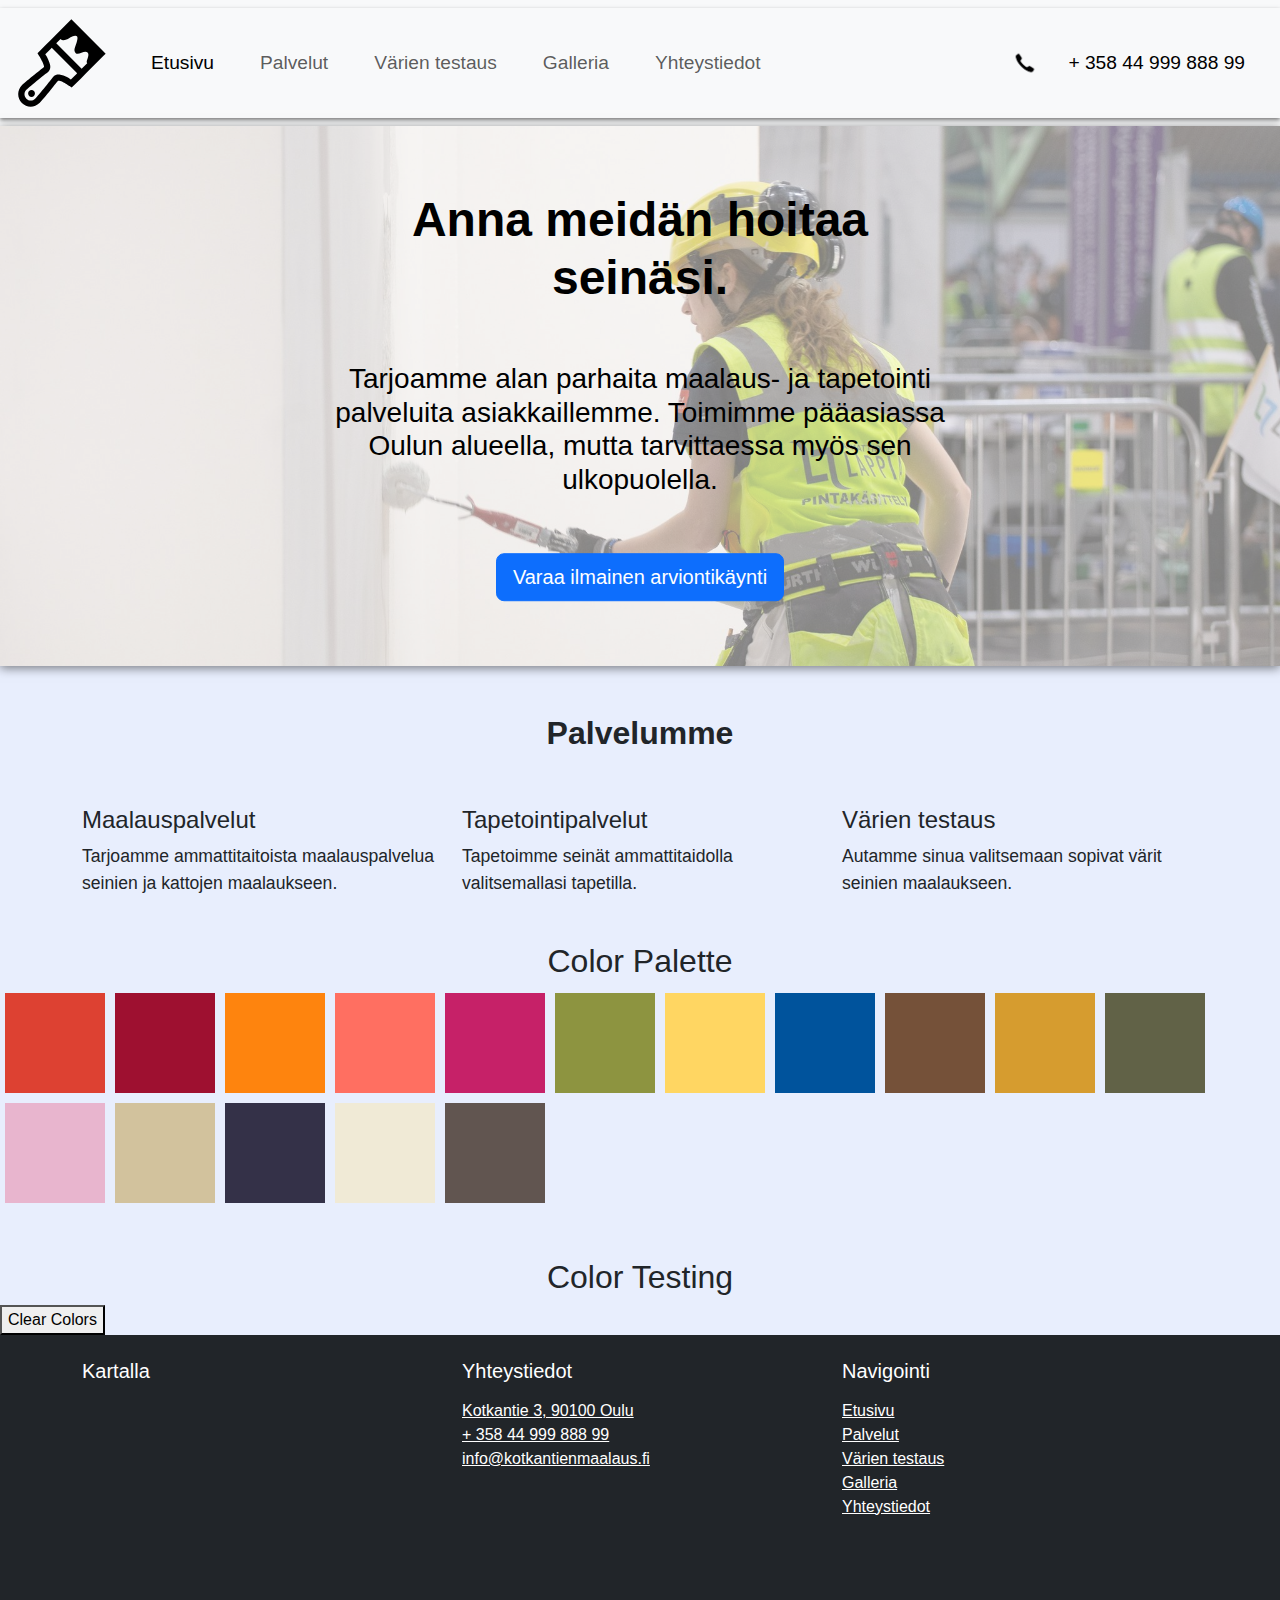
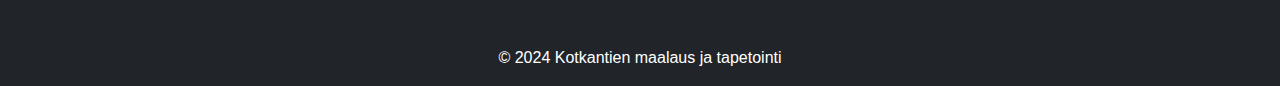
==== index.html @ c8d00e8e "5.6" ====
<!DOCTYPE html>
<html lang="en">
<head>
    <meta charset="UTF-8">
    <meta name="viewport" content="width=device-width, initial-scale=1.0">
    
    <link href="https://cdn.jsdelivr.net/npm/bootstrap@5.3.3/dist/css/bootstrap.min.css" rel="stylesheet">
    <script src="https://cdn.jsdelivr.net/npm/bootstrap@5.3.3/dist/js/bootstrap.bundle.min.js"></script>
    <script src="javascript.js"></script>
    <link rel="stylesheet" href="style.css">
    
    <title>Kotkantien maalaus ja tapetointi</title>
</head>
<body>
    <nav class="navbar navbar-expand-sm bg-light navbar-light">
        <div class="container-fluid">
            <a class="navbar-brand">
                <img src="logo.svg" alt="Logo" style="width:100px;">
            </a>
            <button class="navbar-toggler" type="button" data-bs-toggle="collapse" data-bs-target="#navbarNav">
                <span class="navbar-toggler-icon"></span>
            </button>
            <div class="collapse navbar-collapse" id="navbarNav">
                <ul class="navbar-nav me-auto">
                    <li class="nav-item">
                        <a class="nav-link active" href="#">Etusivu</a>
                    </li>
                    <li class="nav-item">
                        <a class="nav-link" href="#">Palvelut</a>
                    </li>
                    <li class="nav-item">
                        <a class="nav-link" href="#">Värien testaus</a>
                    </li>
                    <li class="nav-item">
                        <a class="nav-link" href="#">Galleria</a>
                    </li>
                    <li class="nav-item">
                        <a class="nav-link" href="#">Yhteystiedot</a>
                    </li>
                </ul>
                <div class="d-flex align-items-center">
                    <img src="phone.png" alt="phone" style="width:30px; margin-right: 10px;">
                    <ul class="navbar-nav me-auto">
                    <a class="nav-link active" href="tel:+3584499988899">+ 358 44 999 888 99</a>
                </ul>
                </div>
            </div>
        </div>
    </nav>

    <div class="container-fluid background">
        <div class="overlay"></div>
        <div class="text">
            <h1>Anna meidän hoitaa seinäsi.</h1><br><br>
            <h3>Tarjoamme alan parhaita maalaus- ja tapetointi palveluita asiakkaillemme. Toimimme pääasiassa Oulun alueella, mutta tarvittaessa myös sen ulkopuolella.</h3><br><br>
            <button class="btn btn-primary btn-lg">
                Varaa ilmainen arviontikäynti
            </button>
        </div>
    </div>
    <div class="container mt-5">
        <h2>Palvelumme</h2><br>
        <div class="row">
            <div class="col-md-4">
                <h3>Maalauspalvelut</h3>
                <p>Tarjoamme ammattitaitoista maalauspalvelua seinien ja kattojen maalaukseen.</p>
            </div>
            <div class="col-md-4">
                <h3>Tapetointipalvelut</h3>
                <p>Tapetoimme seinät ammattitaidolla valitsemallasi tapetilla.</p>
            </div>
            <div class="col-md-4">
                <h3>Värien testaus</h3>
                <p>Autamme sinua valitsemaan sopivat värit seinien maalaukseen.</p>
            </div>
        </div>
    </div>
    <div class="color-palette">
        <h2>Color Palette</h2>
        <div class="colors">
            <div class="color" style="background-color: #DD4132;" onclick="selectColor('#DD4132')"></div>
            <div class="color" style="background-color: #9E1030;" onclick="selectColor('#9E1030')"></div>
            <div class="color" style="background-color: #FE840E;" onclick="selectColor('#FE840E')"></div>
            <div class="color" style="background-color: #FF6F61;" onclick="selectColor('#FF6F61')"></div>
            <div class="color" style="background-color: #C62168;" onclick="selectColor('#C62168')"></div>
            <div class="color" style="background-color: #8D9440;" onclick="selectColor('#8D9440')"></div>
            <div class="color" style="background-color: #FFD662;" onclick="selectColor('#FFD662')"></div>
            <div class="color" style="background-color: #00539C;" onclick="selectColor('#00539C')"></div>
            <div class="color" style="background-color: #755139;" onclick="selectColor('#755139')"></div>
            <div class="color" style="background-color: #D69C2F;" onclick="selectColor('#D69C2F')"></div>
            <div class="color" style="background-color: #616247;" onclick="selectColor('#616247')"></div>
            <div class="color" style="background-color: #E8B5CE;" onclick="selectColor('#E8B5CE')"></div>
            <div class="color" style="background-color: #D2C29D;" onclick="selectColor('#D2C29D')"></div>
            <div class="color" style="background-color: #343148;" onclick="selectColor('#343148')"></div>
            <div class="color" style="background-color: #F0EAD6;" onclick="selectColor('#F0EAD6')"></div>
            <div class="color" style="background-color: #615550;" onclick="selectColor('#615550')"></div>
        </div>
    </div>
    

    <div class="color-testing">
        <h2>Color Testing</h2>
        <div id="test-area">
            <!-- Selected colors will be displayed here -->
        </div>
        <button onclick="clearColors()">Clear Colors</button>
    </div>
    
    <footer>
<!-- Footer -->
<footer class="bg-dark text-white">
    <div class="container py-4">
        <div class="row">
            <div class="col-lg-4 mb-4 mb-lg-0">
                <h5 class="text-white mb-3">Kartalla</h5>
                <iframe src="https://www.google.com/maps/embed?pb=!1m18!1m12!1m3!1d2087.8379692809362!2d25.508349977649235!3d65.00146934481731!2m3!1f0!2f0!3f0!3m2!1i1024!2i768!4f13.1!3m3!1m2!1s0x4681cd5aac2e0dcb%3A0xd0f738d563fe562d!2sKotkantie%203%2C%2090250%20Oulu%2C%20Suomi!5e1!3m2!1sfi!2sus!4v1717574402900!5m2!1sfi!2sus" width="90%" height="200" style="border:0;" allowfullscreen="" loading="lazy" referrerpolicy="no-referrer-when-downgrade"></iframe>
            </div>
            <div class="col-lg-4 mb-4 mb-lg-0">
                <h5 class="text-white mb-3">Yhteystiedot</h5>
                <ul class="list-unstyled mb-0">
                    <li><a href="https://maps.app.goo.gl/LrHc7cmNsEPh6Z8Y8" class="text-white">Kotkantie 3, 90100 Oulu</a></li>
                    <li><a href="tel:+3584499988899" class="text-white">+ 358 44 999 888 99</a></li>
                    <li><a href="mailto:info@kotkantienmaalaus.fi" class="text-white">info@kotkantienmaalaus.fi</a></li>
                </ul>
            </div>
            <div class="col-lg-4">
                <h5 class="text-white mb-3">Navigointi</h5>
                <ul class="list-unstyled mb-0">
                    <li><a href="#" class="text-white">Etusivu</a></li>
                    <li><a href="#" class="text-white">Palvelut</a></li>
                    <li><a href="#" class="text-white">Värien testaus</a></li>
                    <li><a href="#" class="text-white">Galleria</a></li>
                    <li><a href="#" class="text-white">Yhteystiedot</a></li>
                </ul>
            </div>
        </div>
    </div>
    <div class="bg-dark text-white text-center py-3">
        © 2024 Kotkantien maalaus ja tapetointi
    </div>
</footer>
<!-- End Footer -->

    
</body>
</html>
---- style.css ----
body {
    background-color: rgb(232, 238, 253);
    font-family: Arial, sans-serif;
}

.navbar-nav .nav-link {
    font-size: 1.2rem;
    margin-right: 15px;
    margin-left: 15px;
    transition: color 0.1s ease, transform 0.1s ease;
    text-decoration: none; /* Poistaa alaviivan linkeistä */
}
.navbar-nav .nav-link:hover {
    color: #000000;
    transform: scale(1.1);
}

button:hover {
    transform: scale(1.05); 
    transition: transform 0.1s ease;
}

.d-flex .nav-link {
    font-size: 1.2rem;
    margin-left: 10px;
    text-decoration: none; /* Poistaa alaviivan linkeistä */
}

.d-flex img {
    width: 30px;
    margin-right: 10px;
}

.container-fluid h1 {
    font-size: 3rem; /* Suurempi otsikon fonttikoko */
}

.container-fluid {
    box-shadow: 0 2px 4px rgba(0, 0, 0, 0.5);
}

.background {
    background-image: url('bg.jpg');
    height: 60vh;
    background-position: center;
    background-repeat: no-repeat;
    background-size: cover;
    position: relative;
    box-shadow: 0 2px 10px rgba(0, 0, 0, 0.5);
}

.overlay {
    position: absolute;
    top: 0;
    left: 0;
    right: 0;
    bottom: 0;
    background: rgba(255, 255, 255, 0.5);
    z-index: 1;
}

.text {
    position: absolute;
    top: 50%;
    left: 50%;
    transform: translate(-50%, -50%);
    z-index: 2;
    color: black;
    text-align: center;
}

h1 {
    font-size: 3rem;
    font-weight: bold;
}

.container h2 {
    text-align: center;
    margin-bottom: 30px;
    font-weight: bold;
}

.col-md-4 {
    margin-bottom: 30px;
}

.col-md-4 h3 {
    font-size: 1.5rem;
}

.col-md-4 p {
    font-size: 1.1rem;
}

/* Add styles for color palette and testing area */
.color-palette {
    margin-bottom: 20px;
}

.colors {
    display: flex;
    flex-wrap: wrap;
}

.color {
    width: 50px;
    height: 50px;
    margin: 5px;
    cursor: pointer;
}

.color-testing {
    margin-top: 50px;
}

#test-area {
    display: flex;
    flex-wrap: wrap;
}

.color {
    width: 100px;
    height: 100px;
    margin: 5px;
}
h2
{
    text-align: center;
}
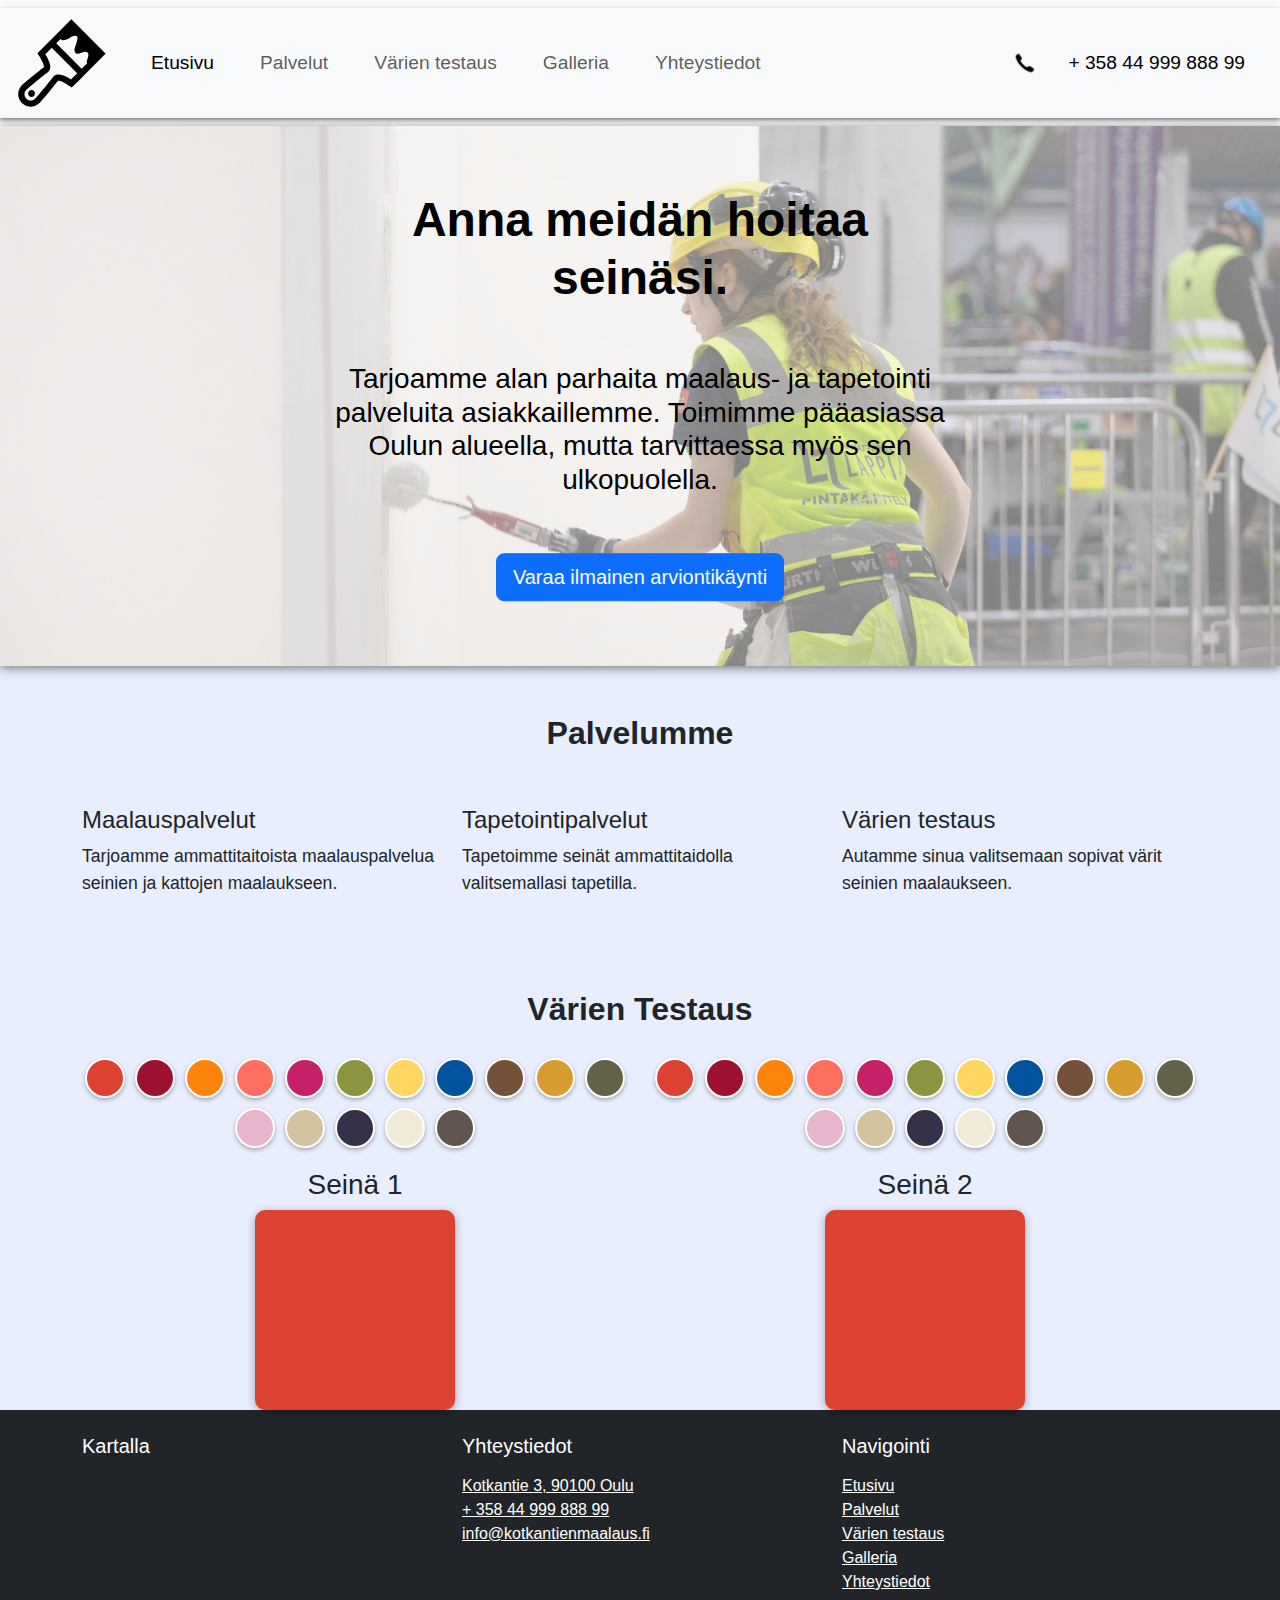
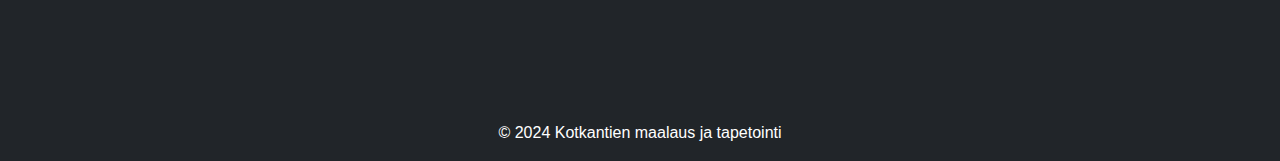
==== commit a45b1283: "väripaletin aloitus" ====
--- a/index.html
+++ b/index.html
@@ -75,73 +75,101 @@
             </div>
         </div>
     </div>
-    <div class="color-palette">
-        <h2>Color Palette</h2>
-        <div class="colors">
-            <div class="color" style="background-color: #DD4132;" onclick="selectColor('#DD4132')"></div>
-            <div class="color" style="background-color: #9E1030;" onclick="selectColor('#9E1030')"></div>
-            <div class="color" style="background-color: #FE840E;" onclick="selectColor('#FE840E')"></div>
-            <div class="color" style="background-color: #FF6F61;" onclick="selectColor('#FF6F61')"></div>
-            <div class="color" style="background-color: #C62168;" onclick="selectColor('#C62168')"></div>
-            <div class="color" style="background-color: #8D9440;" onclick="selectColor('#8D9440')"></div>
-            <div class="color" style="background-color: #FFD662;" onclick="selectColor('#FFD662')"></div>
-            <div class="color" style="background-color: #00539C;" onclick="selectColor('#00539C')"></div>
-            <div class="color" style="background-color: #755139;" onclick="selectColor('#755139')"></div>
-            <div class="color" style="background-color: #D69C2F;" onclick="selectColor('#D69C2F')"></div>
-            <div class="color" style="background-color: #616247;" onclick="selectColor('#616247')"></div>
-            <div class="color" style="background-color: #E8B5CE;" onclick="selectColor('#E8B5CE')"></div>
-            <div class="color" style="background-color: #D2C29D;" onclick="selectColor('#D2C29D')"></div>
-            <div class="color" style="background-color: #343148;" onclick="selectColor('#343148')"></div>
-            <div class="color" style="background-color: #F0EAD6;" onclick="selectColor('#F0EAD6')"></div>
-            <div class="color" style="background-color: #615550;" onclick="selectColor('#615550')"></div>
+
+    <div class="container mt-5">
+        <h2>Värien Testaus</h2>
+        <div class="row">
+            <div class="col-md-6">
+                <div class="color-palette">
+                    <div class="colors">
+                        <!-- 16 color buttons for Palette 1 -->
+                        <button class="color" style="background-color: #DD4132;" onclick="changeDivColor('#DD4132', 'test-area-1')"></button>
+                        <button class="color" style="background-color: #9E1030;" onclick="changeDivColor('#9E1030', 'test-area-1')"></button>
+                        <button class="color" style="background-color: #FE840E;" onclick="changeDivColor('#FE840E', 'test-area-1')"></button>
+                        <button class="color" style="background-color: #FF6F61;" onclick="changeDivColor('#FF6F61', 'test-area-1')"></button>
+                        <button class="color" style="background-color: #C62168;" onclick="changeDivColor('#C62168', 'test-area-1')"></button>
+                        <button class="color" style="background-color: #8D9440;" onclick="changeDivColor('#8D9440', 'test-area-1')"></button>
+                        <button class="color" style="background-color: #FFD662;" onclick="changeDivColor('#FFD662', 'test-area-1')"></button>
+                        <button class="color" style="background-color: #00539C;" onclick="changeDivColor('#00539C', 'test-area-1')"></button>
+                        <button class="color" style="background-color: #755139;" onclick="changeDivColor('#755139', 'test-area-1')"></button>
+                        <button class="color" style="background-color: #D69C2F;" onclick="changeDivColor('#D69C2F', 'test-area-1')"></button>
+                        <button class="color" style="background-color: #616247;" onclick="changeDivColor('#616247', 'test-area-1')"></button>
+                        <button class="color" style="background-color: #E8B5CE;" onclick="changeDivColor('#E8B5CE', 'test-area-1')"></button>
+                        <button class="color" style="background-color: #D2C29D;" onclick="changeDivColor('#D2C29D', 'test-area-1')"></button>
+                        <button class="color" style="background-color: #343148;" onclick="changeDivColor('#343148', 'test-area-1')"></button>
+                        <button class="color" style="background-color: #F0EAD6;" onclick="changeDivColor('#F0EAD6', 'test-area-1')"></button>
+                        <button class="color" style="background-color: #615550;" onclick="changeDivColor('#615550', 'test-area-1')"></button>
+                    </div> 
+                    
+                </div>
+                <div class="color-testing">
+                    <h3>Seinä 1</h3>
+                    <div id="test-area-1" class="test-area"></div>
+                </div>
+            </div>
+            <div class="col-md-6">
+                <div class="color-palette">
+                    <div class="colors">
+                        <!-- 16 color buttons for Palette 1 -->
+                        <button class="color" style="background-color: #DD4132;" onclick="changeDivColor('#DD4132', 'test-area-2')"></button>
+                        <button class="color" style="background-color: #9E1030;" onclick="changeDivColor('#9E1030', 'test-area-2')"></button>
+                        <button class="color" style="background-color: #FE840E;" onclick="changeDivColor('#FE840E', 'test-area-2')"></button>
+                        <button class="color" style="background-color: #FF6F61;" onclick="changeDivColor('#FF6F61', 'test-area-2')"></button>
+                        <button class="color" style="background-color: #C62168;" onclick="changeDivColor('#C62168', 'test-area-2')"></button>
+                        <button class="color" style="background-color: #8D9440;" onclick="changeDivColor('#8D9440', 'test-area-2')"></button>
+                        <button class="color" style="background-color: #FFD662;" onclick="changeDivColor('#FFD662', 'test-area-2')"></button>
+                        <button class="color" style="background-color: #00539C;" onclick="changeDivColor('#00539C', 'test-area-2')"></button>
+                        <button class="color" style="background-color: #755139;" onclick="changeDivColor('#755139', 'test-area-2')"></button>
+                        <button class="color" style="background-color: #D69C2F;" onclick="changeDivColor('#D69C2F', 'test-area-2')"></button>
+                        <button class="color" style="background-color: #616247;" onclick="changeDivColor('#616247', 'test-area-2')"></button>
+                        <button class="color" style="background-color: #E8B5CE;" onclick="changeDivColor('#E8B5CE', 'test-area-2')"></button>
+                        <button class="color" style="background-color: #D2C29D;" onclick="changeDivColor('#D2C29D', 'test-area-2')"></button>
+                        <button class="color" style="background-color: #343148;" onclick="changeDivColor('#343148', 'test-area-2')"></button>
+                        <button class="color" style="background-color: #F0EAD6;" onclick="changeDivColor('#F0EAD6', 'test-area-2')"></button>
+                        <button class="color" style="background-color: #615550;" onclick="changeDivColor('#615550', 'test-area-2')"></button>
+                    </div> 
+                    
+                </div>
+                <div class="color-testing">
+                    <h3>Seinä 2</h3>
+                    <div id="test-area-2" class="test-area"></div>
+                </div>
+            </div>
         </div>
     </div>
     
-
-    <div class="color-testing">
-        <h2>Color Testing</h2>
-        <div id="test-area">
-            <!-- Selected colors will be displayed here -->
-        </div>
-        <button onclick="clearColors()">Clear Colors</button>
-    </div>
-    
     <footer>
-<!-- Footer -->
-<footer class="bg-dark text-white">
-    <div class="container py-4">
-        <div class="row">
-            <div class="col-lg-4 mb-4 mb-lg-0">
-                <h5 class="text-white mb-3">Kartalla</h5>
-                <iframe src="https://www.google.com/maps/embed?pb=!1m18!1m12!1m3!1d2087.8379692809362!2d25.508349977649235!3d65.00146934481731!2m3!1f0!2f0!3f0!3m2!1i1024!2i768!4f13.1!3m3!1m2!1s0x4681cd5aac2e0dcb%3A0xd0f738d563fe562d!2sKotkantie%203%2C%2090250%20Oulu%2C%20Suomi!5e1!3m2!1sfi!2sus!4v1717574402900!5m2!1sfi!2sus" width="90%" height="200" style="border:0;" allowfullscreen="" loading="lazy" referrerpolicy="no-referrer-when-downgrade"></iframe>
+        <div class="bg-dark text-white">
+            <div class="container py-4">
+                <div class="row">
+                    <div class="col-lg-4 mb-4 mb-lg-0">
+                        <h5 class="text-white mb-3">Kartalla</h5>
+                        <iframe src="https://www.google.com/maps/embed?pb=!1m18!1m12!1m3!1d2087.8379692809362!2d25.508349977649235!3d65.00146934481731!2m3!1f0!2f0!3f0!3m2!1i1024!2i768!4f13.1!3m3!1m2!1s0x4681cd5aac2e0dcb%3A0xd0f738d563fe562d!2sKotkantie%203%2C%2090250%20Oulu%2C%20Suomi!5e1!3m2!1sfi!2sus!4v1717574402900!5m2!1sfi!2sus" width="90%" height="200" style="border:0;" allowfullscreen="" loading="lazy" referrerpolicy="no-referrer-when-downgrade"></iframe>
+                    </div>
+                    <div class="col-lg-4 mb-4 mb-lg-0">
+                        <h5 class="text-white mb-3">Yhteystiedot</h5>
+                        <ul class="list-unstyled mb-0">
+                            <li><a href="https://maps.app.goo.gl/LrHc7cmNsEPh6Z8Y8" class="text-white">Kotkantie 3, 90100 Oulu</a></li>
+                            <li><a href="tel:+3584499988899" class="text-white">+ 358 44 999 888 99</a></li>
+                            <li><a href="mailto:info@kotkantienmaalaus.fi" class="text-white">info@kotkantienmaalaus.fi</a></li>
+                        </ul>
+                    </div>
+                    <div class="col-lg-4">
+                        <h5 class="text-white mb-3">Navigointi</h5>
+                        <ul class="list-unstyled mb-0">
+                            <li><a href="#" class="text-white">Etusivu</a></li>
+                            <li><a href="#" class="text-white">Palvelut</a></li>
+                            <li><a href="#" class="text-white">Värien testaus</a></li>
+                            <li><a href="#" class="text-white">Galleria</a></li>
+                            <li><a href="#" class="text-white">Yhteystiedot</a></li>
+                        </ul>
+                    </div>
+                </div>
             </div>
-            <div class="col-lg-4 mb-4 mb-lg-0">
-                <h5 class="text-white mb-3">Yhteystiedot</h5>
-                <ul class="list-unstyled mb-0">
-                    <li><a href="https://maps.app.goo.gl/LrHc7cmNsEPh6Z8Y8" class="text-white">Kotkantie 3, 90100 Oulu</a></li>
-                    <li><a href="tel:+3584499988899" class="text-white">+ 358 44 999 888 99</a></li>
-                    <li><a href="mailto:info@kotkantienmaalaus.fi" class="text-white">info@kotkantienmaalaus.fi</a></li>
-                </ul>
-            </div>
-            <div class="col-lg-4">
-                <h5 class="text-white mb-3">Navigointi</h5>
-                <ul class="list-unstyled mb-0">
-                    <li><a href="#" class="text-white">Etusivu</a></li>
-                    <li><a href="#" class="text-white">Palvelut</a></li>
-                    <li><a href="#" class="text-white">Värien testaus</a></li>
-                    <li><a href="#" class="text-white">Galleria</a></li>
-                    <li><a href="#" class="text-white">Yhteystiedot</a></li>
-                </ul>
+            <div class="bg-dark text-white text-center py-3">
+                © 2024 Kotkantien maalaus ja tapetointi
             </div>
         </div>
-    </div>
-    <div class="bg-dark text-white text-center py-3">
-        © 2024 Kotkantien maalaus ja tapetointi
-    </div>
-</footer>
-<!-- End Footer -->
-
-    
+    </footer>
 </body>
 </html>
-
--- a/style.css
+++ b/style.css
@@ -8,7 +8,7 @@
     margin-right: 15px;
     margin-left: 15px;
     transition: color 0.1s ease, transform 0.1s ease;
-    text-decoration: none; /* Poistaa alaviivan linkeistä */
+    text-decoration: none;
 }
 .navbar-nav .nav-link:hover {
     color: #000000;
@@ -23,7 +23,7 @@
 .d-flex .nav-link {
     font-size: 1.2rem;
     margin-left: 10px;
-    text-decoration: none; /* Poistaa alaviivan linkeistä */
+    text-decoration: none;
 }
 
 .d-flex img {
@@ -32,7 +32,7 @@
 }
 
 .container-fluid h1 {
-    font-size: 3rem; /* Suurempi otsikon fonttikoko */
+    font-size: 3rem;
 }
 
 .container-fluid {
@@ -100,33 +100,37 @@
 .colors {
     display: flex;
     flex-wrap: wrap;
+    justify-content: center;
+    gap: 10px;
 }
 
 .color {
-    width: 50px;
-    height: 50px;
-    margin: 5px;
+    width: 40px;
+    height: 40px;
+    border-radius: 50%;
+    border: 2px solid #fff;
+    box-shadow: 0 2px 4px rgba(0, 0, 0, 0.3);
     cursor: pointer;
+    transition: transform 0.2s ease;
+}
+
+.color:hover {
+    transform: scale(1.1);
 }
 
 .color-testing {
-    margin-top: 50px;
-}
-
-#test-area {
-    display: flex;
-    flex-wrap: wrap;
-}
-
-.color {
-    width: 100px;
-    height: 100px;
-    margin: 5px;
-}
-h2
-{
+    margin-top: 20px;
     text-align: center;
 }
 
-
-
+.test-area {
+    display: flex;
+    justify-content: center;
+    align-items: center;
+    width: 200px;
+    height: 200px;
+    background-color: #DD4132;
+    margin: 0 auto;
+    border-radius: 10px;
+    box-shadow: 0 2px 10px rgba(0, 0, 0, 0.3);
+}
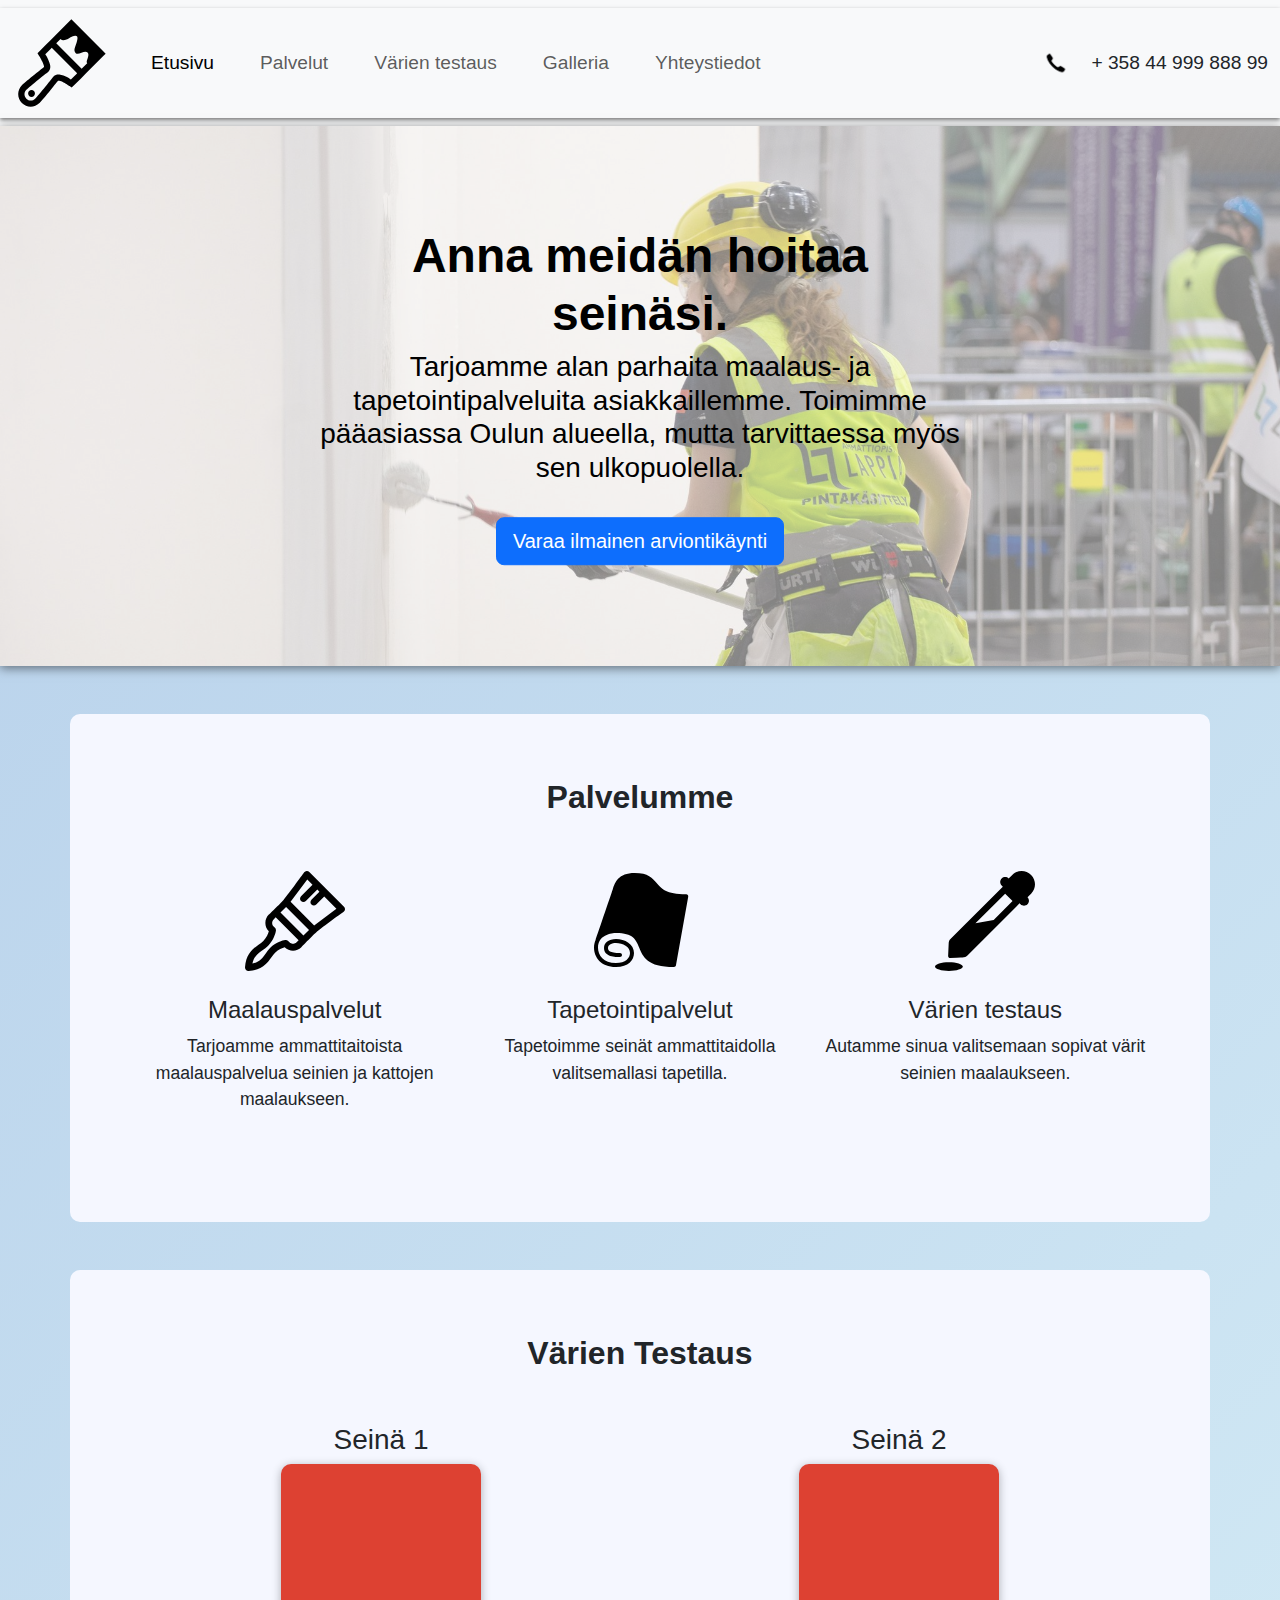
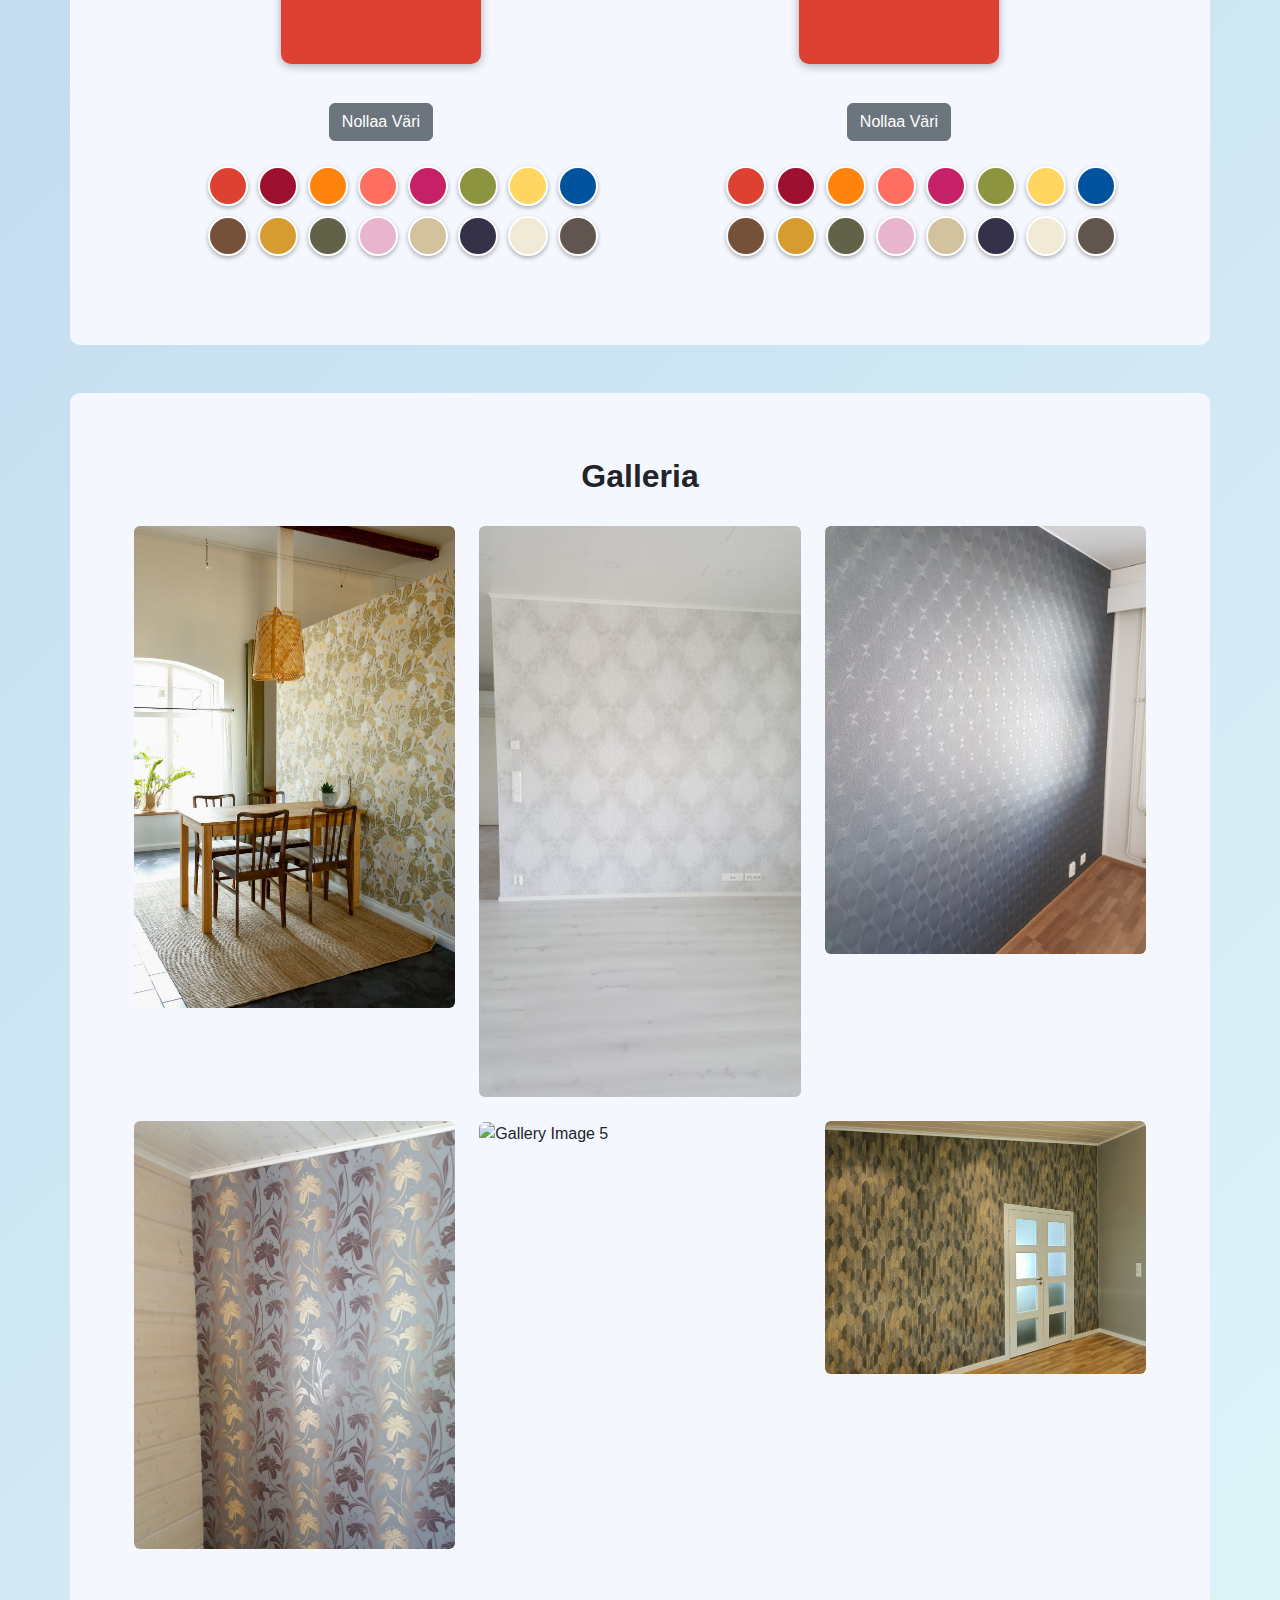
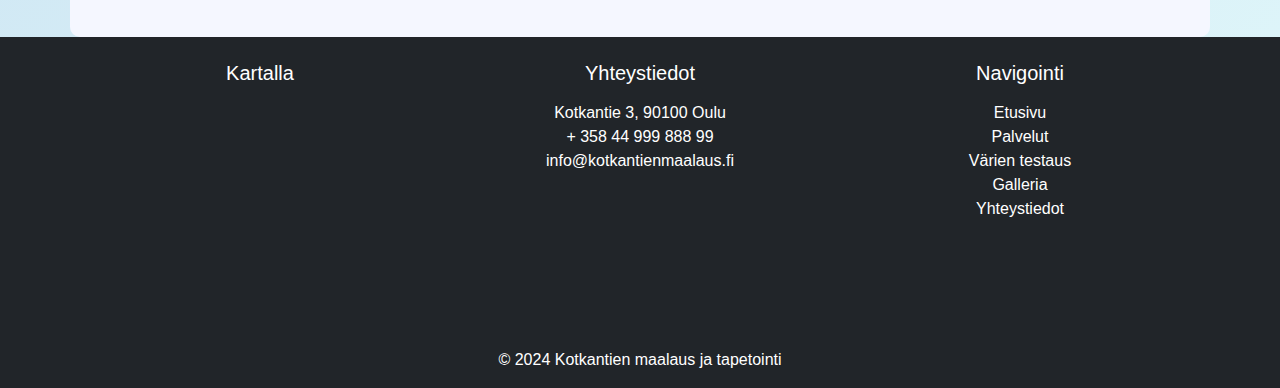
==== commit 964d5767: "ulkoasun päivitystä, galleria" ====
--- a/index.html
+++ b/index.html
@@ -40,9 +40,7 @@
                 </ul>
                 <div class="d-flex align-items-center">
                     <img src="phone.png" alt="phone" style="width:30px; margin-right: 10px;">
-                    <ul class="navbar-nav me-auto">
                     <a class="nav-link active" href="tel:+3584499988899">+ 358 44 999 888 99</a>
-                </ul>
                 </div>
             </div>
         </div>
@@ -51,25 +49,29 @@
     <div class="container-fluid background">
         <div class="overlay"></div>
         <div class="text">
-            <h1>Anna meidän hoitaa seinäsi.</h1><br><br>
-            <h3>Tarjoamme alan parhaita maalaus- ja tapetointi palveluita asiakkaillemme. Toimimme pääasiassa Oulun alueella, mutta tarvittaessa myös sen ulkopuolella.</h3><br><br>
+            <h1>Anna meidän hoitaa seinäsi.</h1>
+            <h3>Tarjoamme alan parhaita maalaus- ja tapetointipalveluita asiakkaillemme. Toimimme pääasiassa Oulun alueella, mutta tarvittaessa myös sen ulkopuolella.</h3><br>
             <button class="btn btn-primary btn-lg">
                 Varaa ilmainen arviontikäynti
             </button>
         </div>
     </div>
+
     <div class="container mt-5">
-        <h2>Palvelumme</h2><br>
+        <h2>Palvelumme</h2>
         <div class="row">
-            <div class="col-md-4">
+            <div class="col-md-4 text-center">
+                <img src="paint.svg" alt="paint" style="width:100px; margin: 25px;">
                 <h3>Maalauspalvelut</h3>
                 <p>Tarjoamme ammattitaitoista maalauspalvelua seinien ja kattojen maalaukseen.</p>
             </div>
-            <div class="col-md-4">
+            <div class="col-md-4 text-center">
+                <img src="wallpaper.svg" alt="wallpaper" style="width:100px; margin: 25px;">
                 <h3>Tapetointipalvelut</h3>
                 <p>Tapetoimme seinät ammattitaidolla valitsemallasi tapetilla.</p>
             </div>
-            <div class="col-md-4">
+            <div class="col-md-4 text-center">
+                <img src="color pick.svg" alt="color pick" style="width:100px; margin: 25px;">
                 <h3>Värien testaus</h3>
                 <p>Autamme sinua valitsemaan sopivat värit seinien maalaukseen.</p>
             </div>
@@ -81,67 +83,98 @@
         <div class="row">
             <div class="col-md-6">
                 <div class="color-palette">
-                    <div class="colors">
-                        <!-- 16 color buttons for Palette 1 -->
-                        <button class="color" style="background-color: #DD4132;" onclick="changeDivColor('#DD4132', 'test-area-1')"></button>
-                        <button class="color" style="background-color: #9E1030;" onclick="changeDivColor('#9E1030', 'test-area-1')"></button>
-                        <button class="color" style="background-color: #FE840E;" onclick="changeDivColor('#FE840E', 'test-area-1')"></button>
-                        <button class="color" style="background-color: #FF6F61;" onclick="changeDivColor('#FF6F61', 'test-area-1')"></button>
-                        <button class="color" style="background-color: #C62168;" onclick="changeDivColor('#C62168', 'test-area-1')"></button>
-                        <button class="color" style="background-color: #8D9440;" onclick="changeDivColor('#8D9440', 'test-area-1')"></button>
-                        <button class="color" style="background-color: #FFD662;" onclick="changeDivColor('#FFD662', 'test-area-1')"></button>
-                        <button class="color" style="background-color: #00539C;" onclick="changeDivColor('#00539C', 'test-area-1')"></button>
-                        <button class="color" style="background-color: #755139;" onclick="changeDivColor('#755139', 'test-area-1')"></button>
-                        <button class="color" style="background-color: #D69C2F;" onclick="changeDivColor('#D69C2F', 'test-area-1')"></button>
-                        <button class="color" style="background-color: #616247;" onclick="changeDivColor('#616247', 'test-area-1')"></button>
-                        <button class="color" style="background-color: #E8B5CE;" onclick="changeDivColor('#E8B5CE', 'test-area-1')"></button>
-                        <button class="color" style="background-color: #D2C29D;" onclick="changeDivColor('#D2C29D', 'test-area-1')"></button>
-                        <button class="color" style="background-color: #343148;" onclick="changeDivColor('#343148', 'test-area-1')"></button>
-                        <button class="color" style="background-color: #F0EAD6;" onclick="changeDivColor('#F0EAD6', 'test-area-1')"></button>
-                        <button class="color" style="background-color: #615550;" onclick="changeDivColor('#615550', 'test-area-1')"></button>
-                    </div> 
-                    
-                </div>
-                <div class="color-testing">
-                    <h3>Seinä 1</h3>
-                    <div id="test-area-1" class="test-area"></div>
+                    <div class="color-testing">
+                        <h3>Seinä 1</h3>
+                        <div id="test-area-1" class="test-area"></div>
+                    </div>
+                </div>
+                <div class="row mt-4">
+                    <div class="col text-center">
+                        <button class="btn btn-secondary" onclick="resetColors()">Nollaa Väri</button>
+                    </div>
+                </div>
+                <div class="colors">
+                    <!-- 16 color buttons for Palette 1 -->
+                    <button class="color" style="background-color: #DD4132;" onclick="changeDivColor('#DD4132', 'test-area-1')"></button>
+                    <button class="color" style="background-color: #9E1030;" onclick="changeDivColor('#9E1030', 'test-area-1')"></button>
+                    <button class="color" style="background-color: #FE840E;" onclick="changeDivColor('#FE840E', 'test-area-1')"></button>
+                    <button class="color" style="background-color: #FF6F61;" onclick="changeDivColor('#FF6F61', 'test-area-1')"></button>
+                    <button class="color" style="background-color: #C62168;" onclick="changeDivColor('#C62168', 'test-area-1')"></button>
+                    <button class="color" style="background-color: #8D9440;" onclick="changeDivColor('#8D9440', 'test-area-1')"></button>
+                    <button class="color" style="background-color: #FFD662;" onclick="changeDivColor('#FFD662', 'test-area-1')"></button>
+                    <button class="color" style="background-color: #00539C;" onclick="changeDivColor('#00539C', 'test-area-1')"></button>
+                    <button class="color" style="background-color: #755139;" onclick="changeDivColor('#755139', 'test-area-1')"></button>
+                    <button class="color" style="background-color: #D69C2F;" onclick="changeDivColor('#D69C2F', 'test-area-1')"></button>
+                    <button class="color" style="background-color: #616247;" onclick="changeDivColor('#616247', 'test-area-1')"></button>
+                    <button class="color" style="background-color: #E8B5CE;" onclick="changeDivColor('#E8B5CE', 'test-area-1')"></button>
+                    <button class="color" style="background-color: #D2C29D;" onclick="changeDivColor('#D2C29D', 'test-area-1')"></button>
+                    <button class="color" style="background-color: #343148;" onclick="changeDivColor('#343148', 'test-area-1')"></button>
+                    <button class="color" style="background-color: #F0EAD6;" onclick="changeDivColor('#F0EAD6', 'test-area-1')"></button>
+                    <button class="color" style="background-color: #615550;" onclick="changeDivColor('#615550', 'test-area-1')"></button>
                 </div>
             </div>
             <div class="col-md-6">
                 <div class="color-palette">
-                    <div class="colors">
-                        <!-- 16 color buttons for Palette 1 -->
-                        <button class="color" style="background-color: #DD4132;" onclick="changeDivColor('#DD4132', 'test-area-2')"></button>
-                        <button class="color" style="background-color: #9E1030;" onclick="changeDivColor('#9E1030', 'test-area-2')"></button>
-                        <button class="color" style="background-color: #FE840E;" onclick="changeDivColor('#FE840E', 'test-area-2')"></button>
-                        <button class="color" style="background-color: #FF6F61;" onclick="changeDivColor('#FF6F61', 'test-area-2')"></button>
-                        <button class="color" style="background-color: #C62168;" onclick="changeDivColor('#C62168', 'test-area-2')"></button>
-                        <button class="color" style="background-color: #8D9440;" onclick="changeDivColor('#8D9440', 'test-area-2')"></button>
-                        <button class="color" style="background-color: #FFD662;" onclick="changeDivColor('#FFD662', 'test-area-2')"></button>
-                        <button class="color" style="background-color: #00539C;" onclick="changeDivColor('#00539C', 'test-area-2')"></button>
-                        <button class="color" style="background-color: #755139;" onclick="changeDivColor('#755139', 'test-area-2')"></button>
-                        <button class="color" style="background-color: #D69C2F;" onclick="changeDivColor('#D69C2F', 'test-area-2')"></button>
-                        <button class="color" style="background-color: #616247;" onclick="changeDivColor('#616247', 'test-area-2')"></button>
-                        <button class="color" style="background-color: #E8B5CE;" onclick="changeDivColor('#E8B5CE', 'test-area-2')"></button>
-                        <button class="color" style="background-color: #D2C29D;" onclick="changeDivColor('#D2C29D', 'test-area-2')"></button>
-                        <button class="color" style="background-color: #343148;" onclick="changeDivColor('#343148', 'test-area-2')"></button>
-                        <button class="color" style="background-color: #F0EAD6;" onclick="changeDivColor('#F0EAD6', 'test-area-2')"></button>
-                        <button class="color" style="background-color: #615550;" onclick="changeDivColor('#615550', 'test-area-2')"></button>
-                    </div> 
-                    
-                </div>
-                <div class="color-testing">
-                    <h3>Seinä 2</h3>
-                    <div id="test-area-2" class="test-area"></div>
-                </div>
-            </div>
-        </div>
-    </div>
-    
+                    <div class="color-testing">
+                        <h3>Seinä 2</h3>
+                        <div id="test-area-2" class="test-area"></div>
+                    </div>
+                </div>
+                <div class="row mt-4">
+                    <div class="col text-center">
+                        <button class="btn btn-secondary" onclick="resetColors()">Nollaa Väri</button>
+                    </div>
+                </div>
+                <div class="colors">
+                    <!-- 16 color buttons for Palette 2 -->
+                    <button class="color" style="background-color: #DD4132;" onclick="changeDivColor('#DD4132', 'test-area-2')"></button>
+                    <button class="color" style="background-color: #9E1030;" onclick="changeDivColor('#9E1030', 'test-area-2')"></button>
+                    <button class="color" style="background-color: #FE840E;" onclick="changeDivColor('#FE840E', 'test-area-2')"></button>
+                    <button class="color" style="background-color: #FF6F61;" onclick="changeDivColor('#FF6F61', 'test-area-2')"></button>
+                    <button class="color" style="background-color: #C62168;" onclick="changeDivColor('#C62168', 'test-area-2')"></button>
+                    <button class="color" style="background-color: #8D9440;" onclick="changeDivColor('#8D9440', 'test-area-2')"></button>
+                    <button class="color" style="background-color: #FFD662;" onclick="changeDivColor('#FFD662', 'test-area-2')"></button>
+                    <button class="color" style="background-color: #00539C;" onclick="changeDivColor('#00539C', 'test-area-2')"></button>
+                    <button class="color" style="background-color: #755139;" onclick="changeDivColor('#755139', 'test-area-2')"></button>
+                    <button class="color" style="background-color: #D69C2F;" onclick="changeDivColor('#D69C2F', 'test-area-2')"></button>
+                    <button class="color" style="background-color: #616247;" onclick="changeDivColor('#616247', 'test-area-2')"></button>
+                    <button class="color" style="background-color: #E8B5CE;" onclick="changeDivColor('#E8B5CE', 'test-area-2')"></button>
+                    <button class="color" style="background-color: #D2C29D;" onclick="changeDivColor('#D2C29D', 'test-area-2')"></button>
+                    <button class="color" style="background-color: #343148;" onclick="changeDivColor('#343148', 'test-area-2')"></button>
+                    <button class="color" style="background-color: #F0EAD6;" onclick="changeDivColor('#F0EAD6', 'test-area-2')"></button>
+                    <button class="color" style="background-color: #615550;" onclick="changeDivColor('#615550', 'test-area-2')"></button>
+                </div>
+            </div>
+        </div>
+    </div>
+    <div class="container mt-5">
+        <h2>Galleria</h2>
+        <div class="row">
+            <div class="col-md-4 mb-4">
+                <img src="tapetointi1.jpg" alt="Gallery Image 1" class="img-fluid rounded">
+            </div>
+            <div class="col-md-4 mb-4">
+                <img src="tapetointi5.jpg" alt="Gallery Image 2" class="img-fluid rounded">
+            </div>
+            <div class="col-md-4 mb-4">
+                <img src="tapetointi3.jpg" alt="Gallery Image 3" class="img-fluid rounded">
+            </div>
+            <div class="col-md-4 mb-4">
+                <img src="tapetointi2.jpg" alt="Gallery Image 4" class="img-fluid rounded">
+            </div>
+            <div class="col-md-4 mb-4">
+                <img src="tapetointi4.jpg" alt="Gallery Image 5" class="img-fluid rounded">
+            </div>
+            <div class="col-md-4 mb-4">
+                <img src="tapetointi6.jpg" alt="Gallery Image 6" class="img-fluid rounded">
+            </div>
+        </div>
+    </div>
+
     <footer>
         <div class="bg-dark text-white">
             <div class="container py-4">
-                <div class="row">
+                <div class="row justify-content-center text-center">
                     <div class="col-lg-4 mb-4 mb-lg-0">
                         <h5 class="text-white mb-3">Kartalla</h5>
                         <iframe src="https://www.google.com/maps/embed?pb=!1m18!1m12!1m3!1d2087.8379692809362!2d25.508349977649235!3d65.00146934481731!2m3!1f0!2f0!3f0!3m2!1i1024!2i768!4f13.1!3m3!1m2!1s0x4681cd5aac2e0dcb%3A0xd0f738d563fe562d!2sKotkantie%203%2C%2090250%20Oulu%2C%20Suomi!5e1!3m2!1sfi!2sus!4v1717574402900!5m2!1sfi!2sus" width="90%" height="200" style="border:0;" allowfullscreen="" loading="lazy" referrerpolicy="no-referrer-when-downgrade"></iframe>
@@ -171,5 +204,4 @@
             </div>
         </div>
     </footer>
-</body>
-</html>
+    --- a/style.css
+++ b/style.css
@@ -1,7 +1,9 @@
 body {
-    background-color: rgb(232, 238, 253);
+    background: linear-gradient(135deg, #B6CFEA, #e0f7fa);
     font-family: Arial, sans-serif;
 }
+
+
 
 .navbar-nav .nav-link {
     font-size: 1.2rem;
@@ -102,6 +104,9 @@
     flex-wrap: wrap;
     justify-content: center;
     gap: 10px;
+    width: 400px;
+    margin-left: 14%;
+    margin-bottom: 25px;
 }
 
 .color {
@@ -112,6 +117,7 @@
     box-shadow: 0 2px 4px rgba(0, 0, 0, 0.3);
     cursor: pointer;
     transition: transform 0.2s ease;
+    
 }
 
 .color:hover {
@@ -121,6 +127,7 @@
 .color-testing {
     margin-top: 20px;
     text-align: center;
+    
 }
 
 .test-area {
@@ -134,3 +141,21 @@
     border-radius: 10px;
     box-shadow: 0 2px 10px rgba(0, 0, 0, 0.3);
 }
+.btn-secondary
+{
+    margin: 15px;
+    margin-bottom: 25px;
+    
+}
+footer a {
+    text-decoration: none;
+}
+footer a:hover {
+    text-decoration: underline;
+}
+.mt-5
+{
+    background-color:rgb(245, 247, 255);
+    border-radius: 10px;
+    padding: 5%;
+}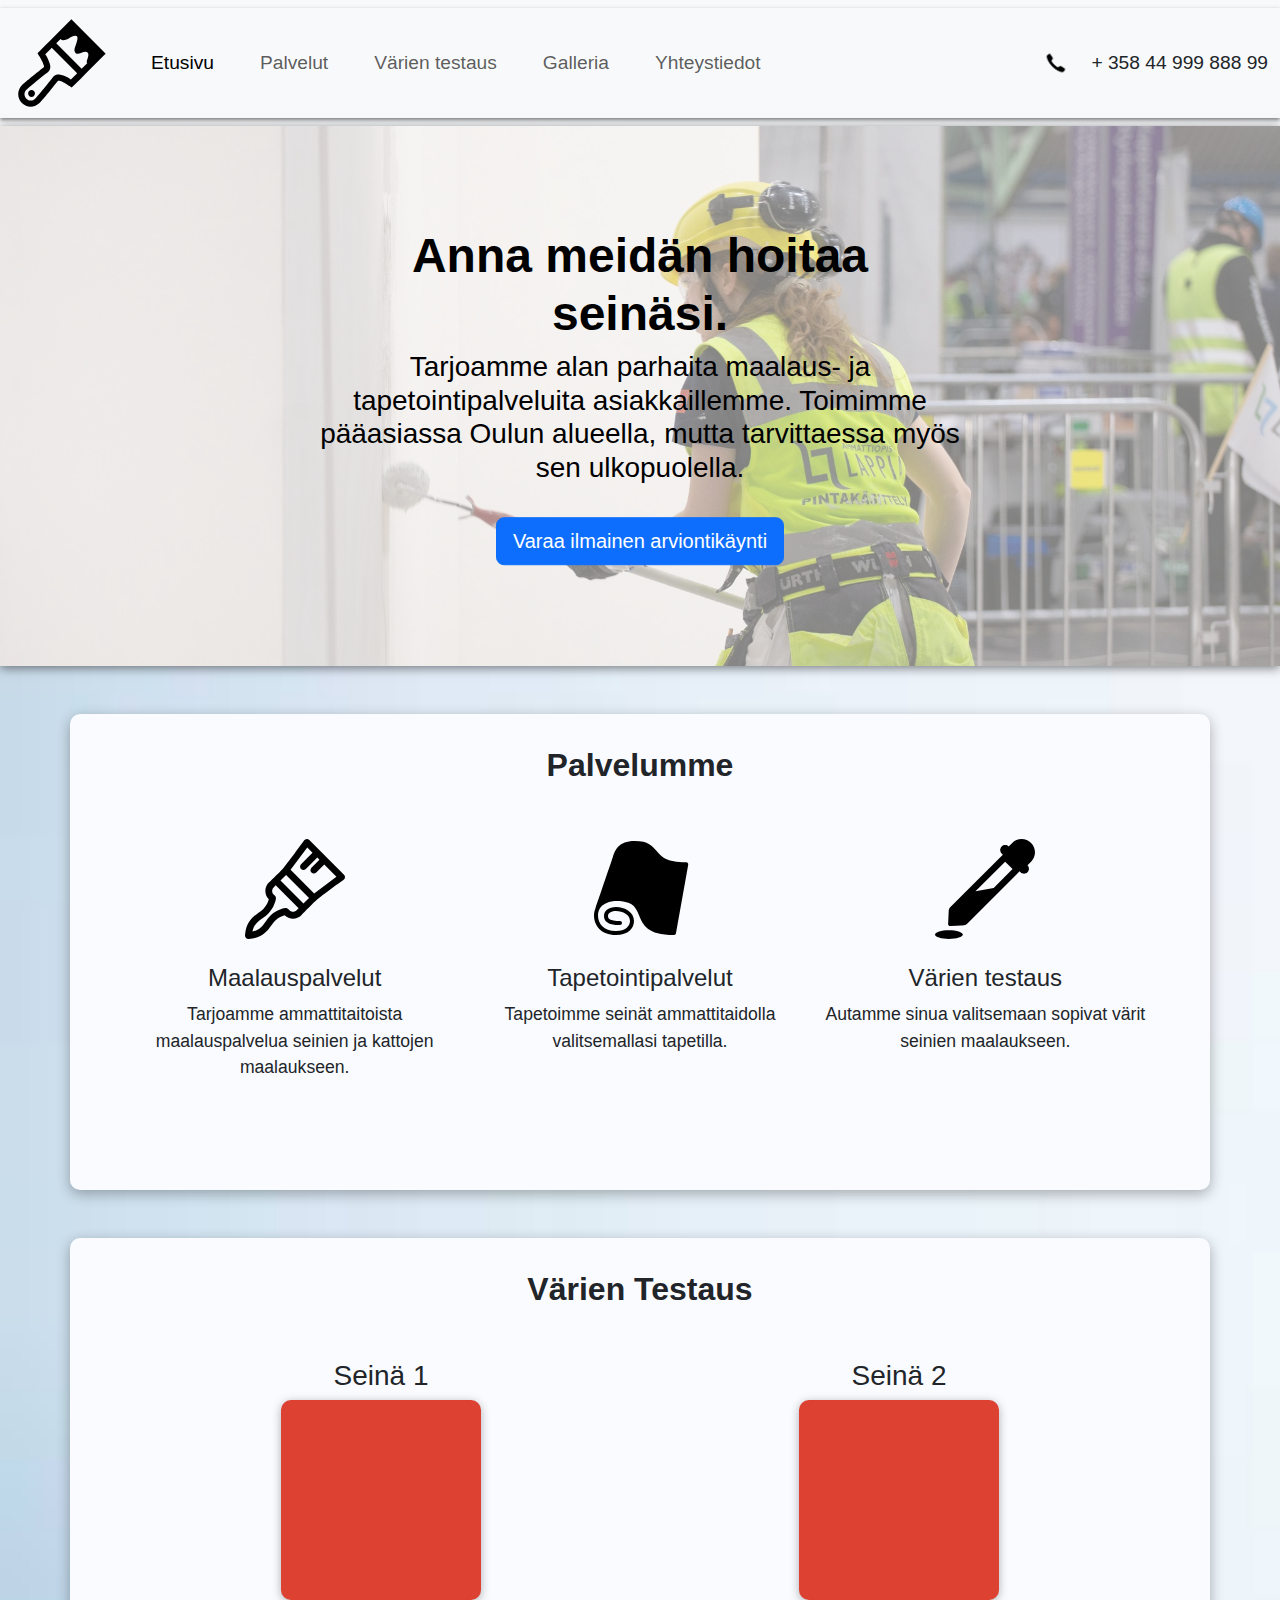
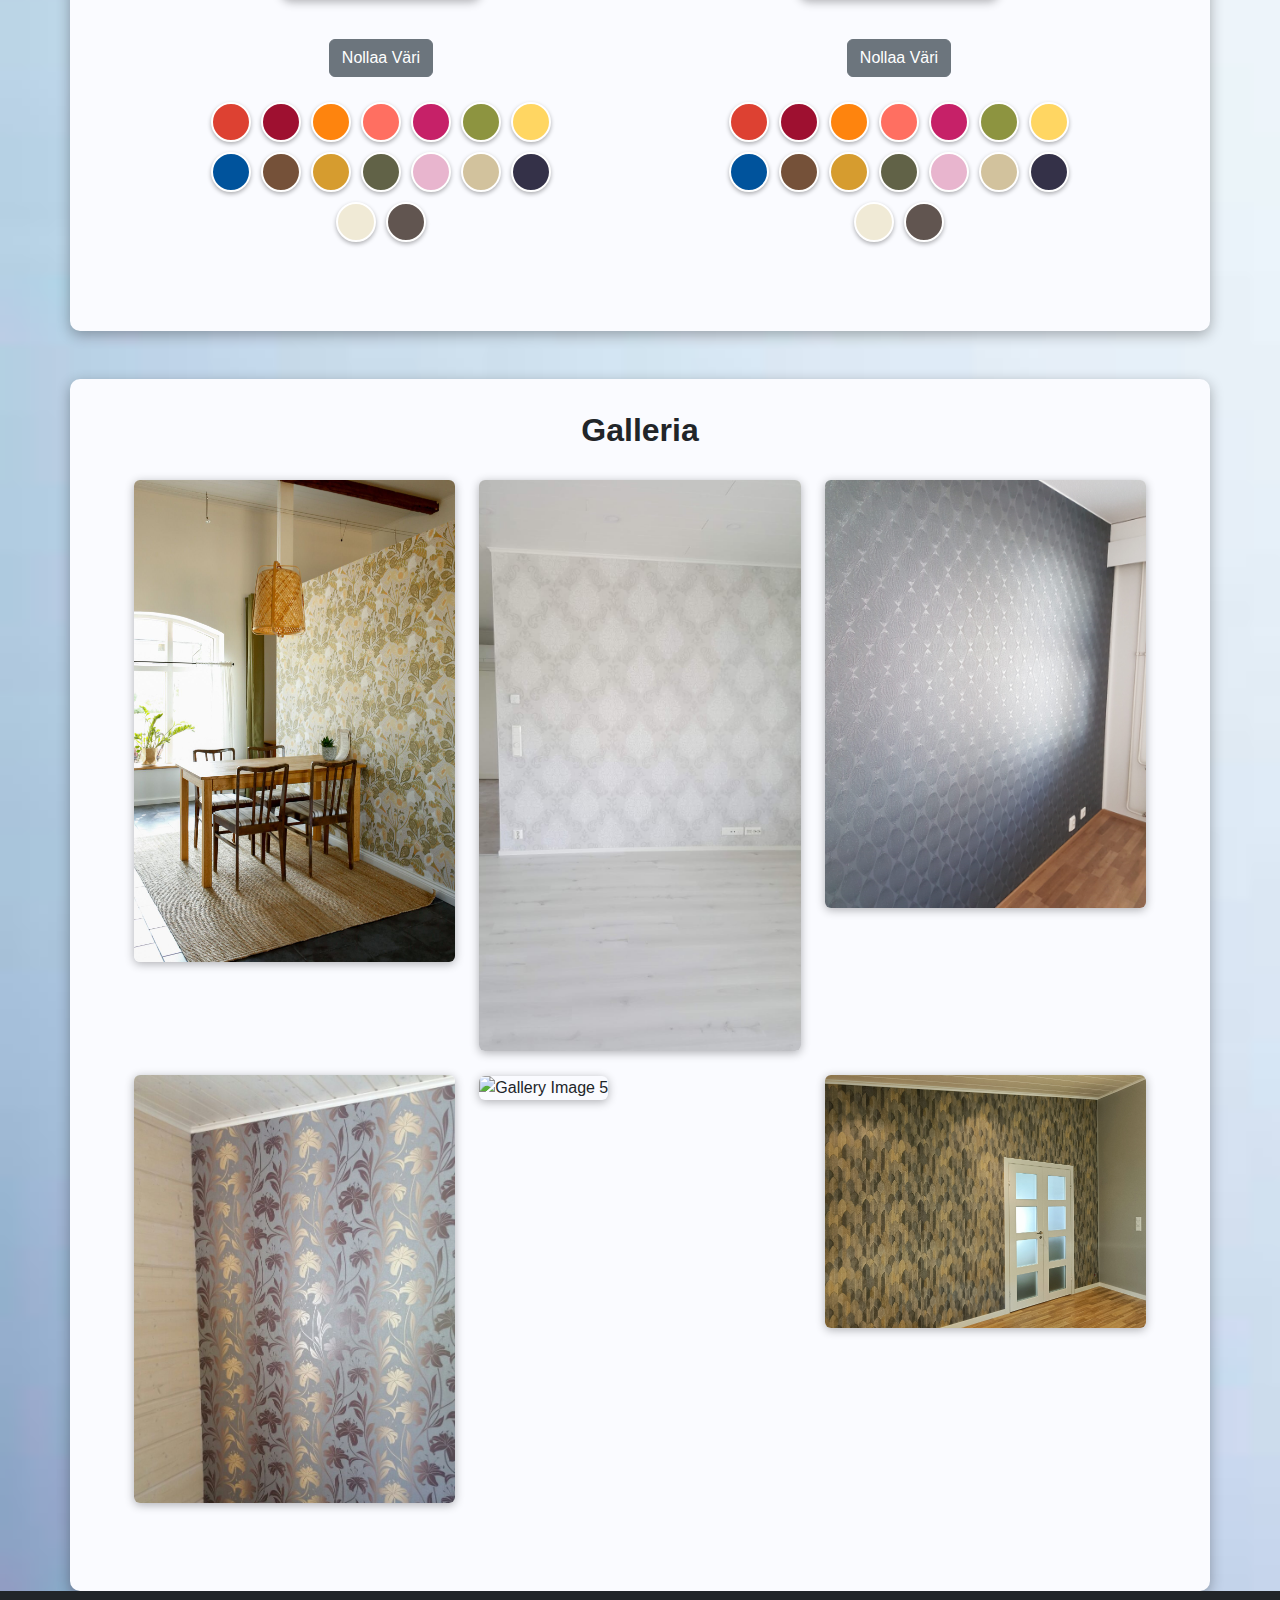
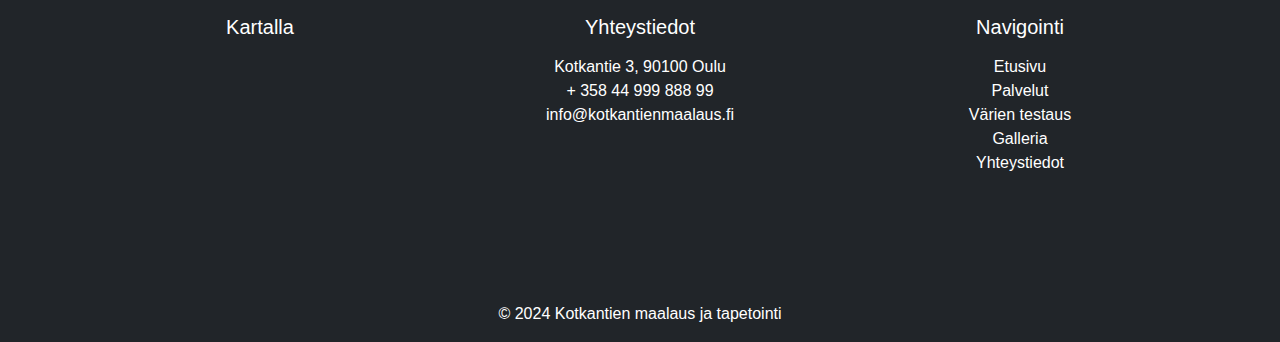
==== commit fb13644e: "skaalautuvuus ja gradient" ====
--- a/index.html
+++ b/index.html
@@ -90,7 +90,7 @@
                 </div>
                 <div class="row mt-4">
                     <div class="col text-center">
-                        <button class="btn btn-secondary" onclick="resetColors()">Nollaa Väri</button>
+                        <button class="btn btn-secondary" onclick="resetColor('test-area-1')">Nollaa Väri</button>
                     </div>
                 </div>
                 <div class="colors">
@@ -122,7 +122,7 @@
                 </div>
                 <div class="row mt-4">
                     <div class="col text-center">
-                        <button class="btn btn-secondary" onclick="resetColors()">Nollaa Väri</button>
+                        <button class="btn btn-secondary" onclick="resetColor('test-area-2')">Nollaa Väri</button>
                     </div>
                 </div>
                 <div class="colors">
@@ -151,22 +151,22 @@
         <h2>Galleria</h2>
         <div class="row">
             <div class="col-md-4 mb-4">
-                <img src="tapetointi1.jpg" alt="Gallery Image 1" class="img-fluid rounded">
-            </div>
-            <div class="col-md-4 mb-4">
-                <img src="tapetointi5.jpg" alt="Gallery Image 2" class="img-fluid rounded">
-            </div>
-            <div class="col-md-4 mb-4">
-                <img src="tapetointi3.jpg" alt="Gallery Image 3" class="img-fluid rounded">
-            </div>
-            <div class="col-md-4 mb-4">
-                <img src="tapetointi2.jpg" alt="Gallery Image 4" class="img-fluid rounded">
-            </div>
-            <div class="col-md-4 mb-4">
-                <img src="tapetointi4.jpg" alt="Gallery Image 5" class="img-fluid rounded">
-            </div>
-            <div class="col-md-4 mb-4">
-                <img src="tapetointi6.jpg" alt="Gallery Image 6" class="img-fluid rounded">
+                <img src="tapetointi1.jpg" alt="Gallery Image 1" class="img-fluid rounded" style="box-shadow: 0 2px 10px rgba(0, 0, 0, 0.3);">
+            </div>
+            <div class="col-md-4 mb-4">
+                <img src="tapetointi5.jpg" alt="Gallery Image 2" class="img-fluid rounded" style="box-shadow: 0 2px 10px rgba(0, 0, 0, 0.3);">
+            </div>
+            <div class="col-md-4 mb-4">
+                <img src="tapetointi3.jpg" alt="Gallery Image 3" class="img-fluid rounded" style="box-shadow: 0 2px 10px rgba(0, 0, 0, 0.3);">
+            </div>
+            <div class="col-md-4 mb-4">
+                <img src="tapetointi2.jpg" alt="Gallery Image 4" class="img-fluid rounded" style="box-shadow: 0 2px 10px rgba(0, 0, 0, 0.3);">
+            </div>
+            <div class="col-md-4 mb-4">
+                <img src="tapetointi4.jpg" alt="Gallery Image 5" class="img-fluid rounded" style="box-shadow: 0 2px 10px rgba(0, 0, 0, 0.3);">
+            </div>
+            <div class="col-md-4 mb-4">
+                <img src="tapetointi6.jpg" alt="Gallery Image 6" class="img-fluid rounded" style="box-shadow: 0 2px 10px rgba(0, 0, 0, 0.3);">
             </div>
         </div>
     </div>
--- a/style.css
+++ b/style.css
@@ -1,6 +1,7 @@
 body {
-    background: linear-gradient(135deg, #B6CFEA, #e0f7fa);
     font-family: Arial, sans-serif;
+    background-image: url('0a1bdac0-e74f-4f1d-8808-bc4e5c6fa6b9.jpg'); 
+    background-size: cover;
 }
 
 
@@ -102,12 +103,13 @@
 .colors {
     display: flex;
     flex-wrap: wrap;
-    justify-content: center;
-    gap: 10px;
-    width: 400px;
-    margin-left: 14%;
-    margin-bottom: 25px;
+    justify-content: center; /* Keskitä vaakasuunnassa */
+    gap: 10px; /* Väli napin ja toisen välillä */
+    width: 75%; /* Dynaaminen leveys */
+    margin: 0 auto; /* Keskittää vaakasuunnassa */
+    margin-bottom: 25px; /* Alareunaan marginaali */
 }
+
 
 .color {
     width: 40px;
@@ -153,9 +155,12 @@
 footer a:hover {
     text-decoration: underline;
 }
-.mt-5
-{
-    background-color:rgb(245, 247, 255);
+.mt-5 {
+    background-color: rgb(250, 251, 255);
     border-radius: 10px;
-    padding: 5%;
+    padding: 2.5%;
+    padding-left: 5%;
+    padding-bottom: 5%;
+    padding-right: 5%;
+    box-shadow: 0 4px 14px rgba(0, 0, 0, 0.3);
 }